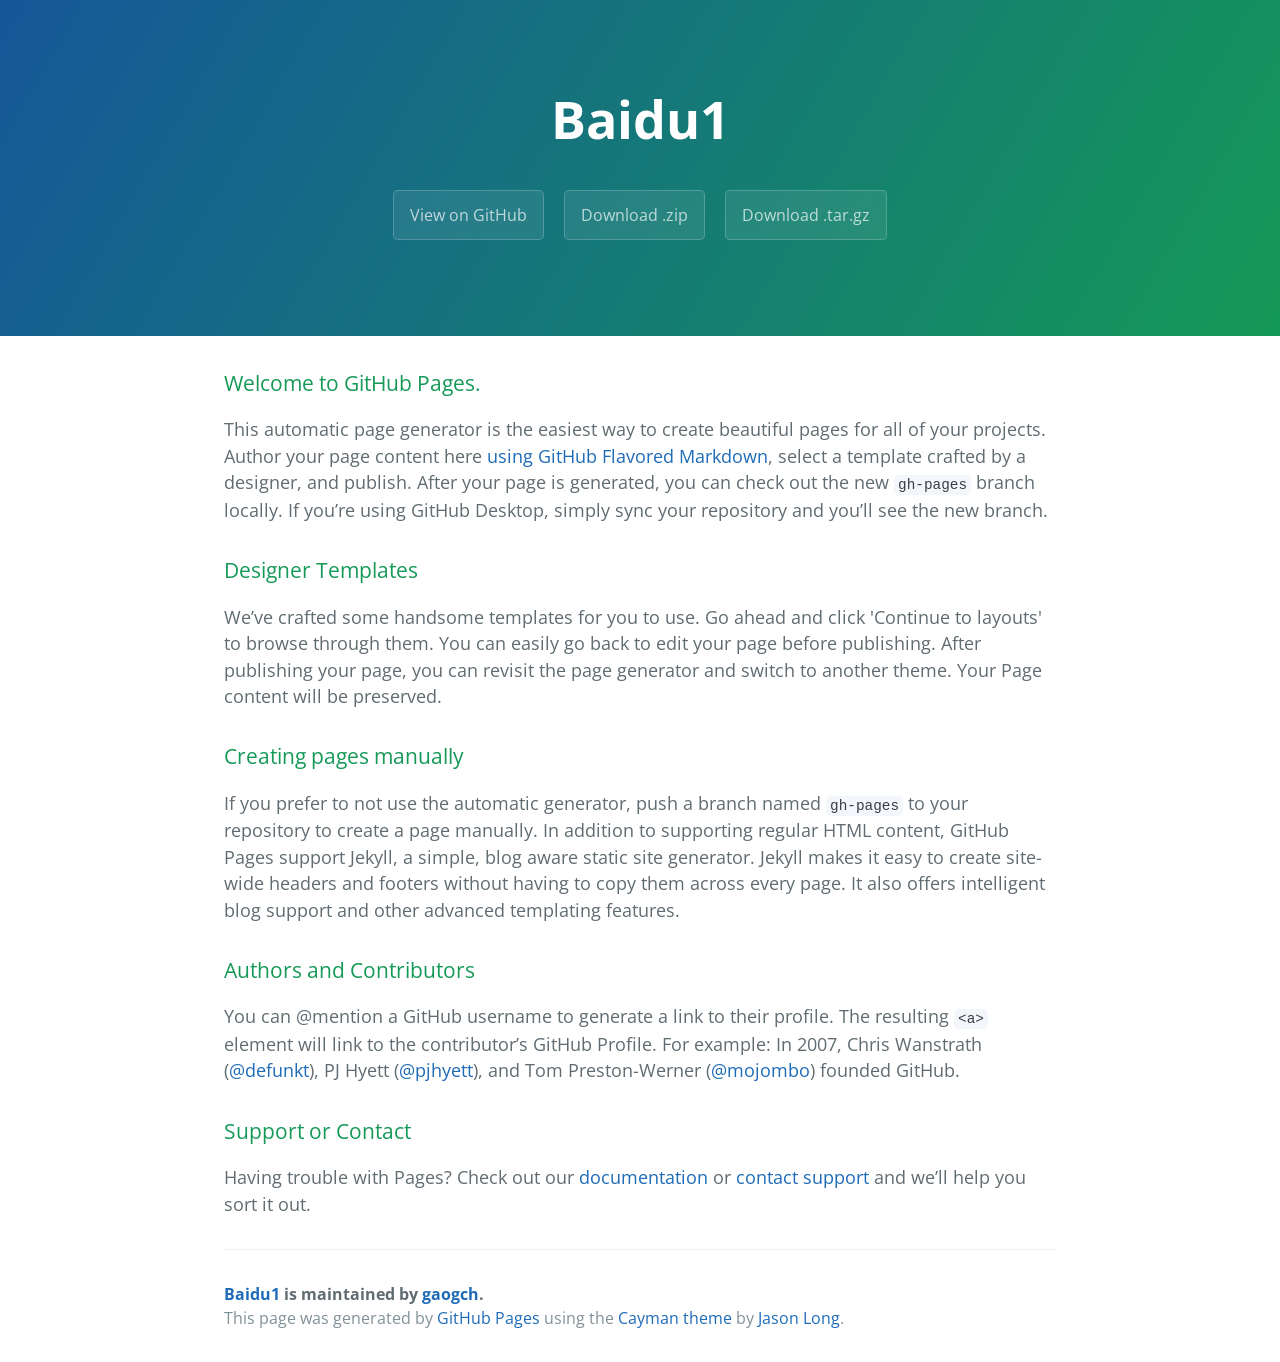
==== index.html @ 031b4804 "Create gh-pages branch via GitHub" ====
<!DOCTYPE html>
<html lang="en-us">
  <head>
    <meta charset="UTF-8">
    <title>Baidu1 by gaogch</title>
    <meta name="viewport" content="width=device-width, initial-scale=1">
    <link rel="stylesheet" type="text/css" href="stylesheets/normalize.css" media="screen">
    <link href='https://fonts.googleapis.com/css?family=Open+Sans:400,700' rel='stylesheet' type='text/css'>
    <link rel="stylesheet" type="text/css" href="stylesheets/stylesheet.css" media="screen">
    <link rel="stylesheet" type="text/css" href="stylesheets/github-light.css" media="screen">
  </head>
  <body>
    <section class="page-header">
      <h1 class="project-name">Baidu1</h1>
      <h2 class="project-tagline"></h2>
      <a href="https://github.com/gaogch/baidu1" class="btn">View on GitHub</a>
      <a href="https://github.com/gaogch/baidu1/zipball/master" class="btn">Download .zip</a>
      <a href="https://github.com/gaogch/baidu1/tarball/master" class="btn">Download .tar.gz</a>
    </section>

    <section class="main-content">
      <h3>
<a id="welcome-to-github-pages" class="anchor" href="#welcome-to-github-pages" aria-hidden="true"><span aria-hidden="true" class="octicon octicon-link"></span></a>Welcome to GitHub Pages.</h3>

<p>This automatic page generator is the easiest way to create beautiful pages for all of your projects. Author your page content here <a href="https://guides.github.com/features/mastering-markdown/">using GitHub Flavored Markdown</a>, select a template crafted by a designer, and publish. After your page is generated, you can check out the new <code>gh-pages</code> branch locally. If you’re using GitHub Desktop, simply sync your repository and you’ll see the new branch.</p>

<h3>
<a id="designer-templates" class="anchor" href="#designer-templates" aria-hidden="true"><span aria-hidden="true" class="octicon octicon-link"></span></a>Designer Templates</h3>

<p>We’ve crafted some handsome templates for you to use. Go ahead and click 'Continue to layouts' to browse through them. You can easily go back to edit your page before publishing. After publishing your page, you can revisit the page generator and switch to another theme. Your Page content will be preserved.</p>

<h3>
<a id="creating-pages-manually" class="anchor" href="#creating-pages-manually" aria-hidden="true"><span aria-hidden="true" class="octicon octicon-link"></span></a>Creating pages manually</h3>

<p>If you prefer to not use the automatic generator, push a branch named <code>gh-pages</code> to your repository to create a page manually. In addition to supporting regular HTML content, GitHub Pages support Jekyll, a simple, blog aware static site generator. Jekyll makes it easy to create site-wide headers and footers without having to copy them across every page. It also offers intelligent blog support and other advanced templating features.</p>

<h3>
<a id="authors-and-contributors" class="anchor" href="#authors-and-contributors" aria-hidden="true"><span aria-hidden="true" class="octicon octicon-link"></span></a>Authors and Contributors</h3>

<p>You can @mention a GitHub username to generate a link to their profile. The resulting <code>&lt;a&gt;</code> element will link to the contributor’s GitHub Profile. For example: In 2007, Chris Wanstrath (<a href="https://github.com/defunkt" class="user-mention">@defunkt</a>), PJ Hyett (<a href="https://github.com/pjhyett" class="user-mention">@pjhyett</a>), and Tom Preston-Werner (<a href="https://github.com/mojombo" class="user-mention">@mojombo</a>) founded GitHub.</p>

<h3>
<a id="support-or-contact" class="anchor" href="#support-or-contact" aria-hidden="true"><span aria-hidden="true" class="octicon octicon-link"></span></a>Support or Contact</h3>

<p>Having trouble with Pages? Check out our <a href="https://help.github.com/pages">documentation</a> or <a href="https://github.com/contact">contact support</a> and we’ll help you sort it out.</p>

      <footer class="site-footer">
        <span class="site-footer-owner"><a href="https://github.com/gaogch/baidu1">Baidu1</a> is maintained by <a href="https://github.com/gaogch">gaogch</a>.</span>

        <span class="site-footer-credits">This page was generated by <a href="https://pages.github.com">GitHub Pages</a> using the <a href="https://github.com/jasonlong/cayman-theme">Cayman theme</a> by <a href="https://twitter.com/jasonlong">Jason Long</a>.</span>
      </footer>

    </section>

  
  </body>
</html>
---- stylesheets/stylesheet.css ----
* {
  box-sizing: border-box; }

body {
  padding: 0;
  margin: 0;
  font-family: "Open Sans", "Helvetica Neue", Helvetica, Arial, sans-serif;
  font-size: 16px;
  line-height: 1.5;
  color: #606c71; }

a {
  color: #1e6bb8;
  text-decoration: none; }
  a:hover {
    text-decoration: underline; }

.btn {
  display: inline-block;
  margin-bottom: 1rem;
  color: rgba(255, 255, 255, 0.7);
  background-color: rgba(255, 255, 255, 0.08);
  border-color: rgba(255, 255, 255, 0.2);
  border-style: solid;
  border-width: 1px;
  border-radius: 0.3rem;
  transition: color 0.2s, background-color 0.2s, border-color 0.2s; }
  .btn + .btn {
    margin-left: 1rem; }

.btn:hover {
  color: rgba(255, 255, 255, 0.8);
  text-decoration: none;
  background-color: rgba(255, 255, 255, 0.2);
  border-color: rgba(255, 255, 255, 0.3); }

@media screen and (min-width: 64em) {
  .btn {
    padding: 0.75rem 1rem; } }

@media screen and (min-width: 42em) and (max-width: 64em) {
  .btn {
    padding: 0.6rem 0.9rem;
    font-size: 0.9rem; } }

@media screen and (max-width: 42em) {
  .btn {
    display: block;
    width: 100%;
    padding: 0.75rem;
    font-size: 0.9rem; }
    .btn + .btn {
      margin-top: 1rem;
      margin-left: 0; } }

.page-header {
  color: #fff;
  text-align: center;
  background-color: #159957;
  background-image: linear-gradient(120deg, #155799, #159957); }

@media screen and (min-width: 64em) {
  .page-header {
    padding: 5rem 6rem; } }

@media screen and (min-width: 42em) and (max-width: 64em) {
  .page-header {
    padding: 3rem 4rem; } }

@media screen and (max-width: 42em) {
  .page-header {
    padding: 2rem 1rem; } }

.project-name {
  margin-top: 0;
  margin-bottom: 0.1rem; }

@media screen and (min-width: 64em) {
  .project-name {
    font-size: 3.25rem; } }

@media screen and (min-width: 42em) and (max-width: 64em) {
  .project-name {
    font-size: 2.25rem; } }

@media screen and (max-width: 42em) {
  .project-name {
    font-size: 1.75rem; } }

.project-tagline {
  margin-bottom: 2rem;
  font-weight: normal;
  opacity: 0.7; }

@media screen and (min-width: 64em) {
  .project-tagline {
    font-size: 1.25rem; } }

@media screen and (min-width: 42em) and (max-width: 64em) {
  .project-tagline {
    font-size: 1.15rem; } }

@media screen and (max-width: 42em) {
  .project-tagline {
    font-size: 1rem; } }

.main-content :first-child {
  margin-top: 0; }
.main-content img {
  max-width: 100%; }
.main-content h1, .main-content h2, .main-content h3, .main-content h4, .main-content h5, .main-content h6 {
  margin-top: 2rem;
  margin-bottom: 1rem;
  font-weight: normal;
  color: #159957; }
.main-content p {
  margin-bottom: 1em; }
.main-content code {
  padding: 2px 4px;
  font-family: Consolas, "Liberation Mono", Menlo, Courier, monospace;
  font-size: 0.9rem;
  color: #383e41;
  background-color: #f3f6fa;
  border-radius: 0.3rem; }
.main-content pre {
  padding: 0.8rem;
  margin-top: 0;
  margin-bottom: 1rem;
  font: 1rem Consolas, "Liberation Mono", Menlo, Courier, monospace;
  color: #567482;
  word-wrap: normal;
  background-color: #f3f6fa;
  border: solid 1px #dce6f0;
  border-radius: 0.3rem; }
  .main-content pre > code {
    padding: 0;
    margin: 0;
    font-size: 0.9rem;
    color: #567482;
    word-break: normal;
    white-space: pre;
    background: transparent;
    border: 0; }
.main-content .highlight {
  margin-bottom: 1rem; }
  .main-content .highlight pre {
    margin-bottom: 0;
    word-break: normal; }
.main-content .highlight pre, .main-content pre {
  padding: 0.8rem;
  overflow: auto;
  font-size: 0.9rem;
  line-height: 1.45;
  border-radius: 0.3rem; }
.main-content pre code, .main-content pre tt {
  display: inline;
  max-width: initial;
  padding: 0;
  margin: 0;
  overflow: initial;
  line-height: inherit;
  word-wrap: normal;
  background-color: transparent;
  border: 0; }
  .main-content pre code:before, .main-content pre code:after, .main-content pre tt:before, .main-content pre tt:after {
    content: normal; }
.main-content ul, .main-content ol {
  margin-top: 0; }
.main-content blockquote {
  padding: 0 1rem;
  margin-left: 0;
  color: #819198;
  border-left: 0.3rem solid #dce6f0; }
  .main-content blockquote > :first-child {
    margin-top: 0; }
  .main-content blockquote > :last-child {
    margin-bottom: 0; }
.main-content table {
  display: block;
  width: 100%;
  overflow: auto;
  word-break: normal;
  word-break: keep-all; }
  .main-content table th {
    font-weight: bold; }
  .main-content table th, .main-content table td {
    padding: 0.5rem 1rem;
    border: 1px solid #e9ebec; }
.main-content dl {
  padding: 0; }
  .main-content dl dt {
    padding: 0;
    margin-top: 1rem;
    font-size: 1rem;
    font-weight: bold; }
  .main-content dl dd {
    padding: 0;
    margin-bottom: 1rem; }
.main-content hr {
  height: 2px;
  padding: 0;
  margin: 1rem 0;
  background-color: #eff0f1;
  border: 0; }

@media screen and (min-width: 64em) {
  .main-content {
    max-width: 64rem;
    padding: 2rem 6rem;
    margin: 0 auto;
    font-size: 1.1rem; } }

@media screen and (min-width: 42em) and (max-width: 64em) {
  .main-content {
    padding: 2rem 4rem;
    font-size: 1.1rem; } }

@media screen and (max-width: 42em) {
  .main-content {
    padding: 2rem 1rem;
    font-size: 1rem; } }

.site-footer {
  padding-top: 2rem;
  margin-top: 2rem;
  border-top: solid 1px #eff0f1; }

.site-footer-owner {
  display: block;
  font-weight: bold; }

.site-footer-credits {
  color: #819198; }

@media screen and (min-width: 64em) {
  .site-footer {
    font-size: 1rem; } }

@media screen and (min-width: 42em) and (max-width: 64em) {
  .site-footer {
    font-size: 1rem; } }

@media screen and (max-width: 42em) {
  .site-footer {
    font-size: 0.9rem; } }
---- stylesheets/github-light.css ----
/*
The MIT License (MIT)

Copyright (c) 2016 GitHub, Inc.

Permission is hereby granted, free of charge, to any person obtaining a copy
of this software and associated documentation files (the "Software"), to deal
in the Software without restriction, including without limitation the rights
to use, copy, modify, merge, publish, distribute, sublicense, and/or sell
copies of the Software, and to permit persons to whom the Software is
furnished to do so, subject to the following conditions:

The above copyright notice and this permission notice shall be included in all
copies or substantial portions of the Software.

THE SOFTWARE IS PROVIDED "AS IS", WITHOUT WARRANTY OF ANY KIND, EXPRESS OR
IMPLIED, INCLUDING BUT NOT LIMITED TO THE WARRANTIES OF MERCHANTABILITY,
FITNESS FOR A PARTICULAR PURPOSE AND NONINFRINGEMENT. IN NO EVENT SHALL THE
AUTHORS OR COPYRIGHT HOLDERS BE LIABLE FOR ANY CLAIM, DAMAGES OR OTHER
LIABILITY, WHETHER IN AN ACTION OF CONTRACT, TORT OR OTHERWISE, ARISING FROM,
OUT OF OR IN CONNECTION WITH THE SOFTWARE OR THE USE OR OTHER DEALINGS IN THE
SOFTWARE.

*/

.pl-c /* comment */ {
  color: #969896;
}

.pl-c1 /* constant, variable.other.constant, support, meta.property-name, support.constant, support.variable, meta.module-reference, markup.raw, meta.diff.header */,
.pl-s .pl-v /* string variable */ {
  color: #0086b3;
}

.pl-e /* entity */,
.pl-en /* entity.name */ {
  color: #795da3;
}

.pl-smi /* variable.parameter.function, storage.modifier.package, storage.modifier.import, storage.type.java, variable.other */,
.pl-s .pl-s1 /* string source */ {
  color: #333;
}

.pl-ent /* entity.name.tag */ {
  color: #63a35c;
}

.pl-k /* keyword, storage, storage.type */ {
  color: #a71d5d;
}

.pl-s /* string */,
.pl-pds /* punctuation.definition.string, string.regexp.character-class */,
.pl-s .pl-pse .pl-s1 /* string punctuation.section.embedded source */,
.pl-sr /* string.regexp */,
.pl-sr .pl-cce /* string.regexp constant.character.escape */,
.pl-sr .pl-sre /* string.regexp source.ruby.embedded */,
.pl-sr .pl-sra /* string.regexp string.regexp.arbitrary-repitition */ {
  color: #183691;
}

.pl-v /* variable */ {
  color: #ed6a43;
}

.pl-id /* invalid.deprecated */ {
  color: #b52a1d;
}

.pl-ii /* invalid.illegal */ {
  color: #f8f8f8;
  background-color: #b52a1d;
}

.pl-sr .pl-cce /* string.regexp constant.character.escape */ {
  font-weight: bold;
  color: #63a35c;
}

.pl-ml /* markup.list */ {
  color: #693a17;
}

.pl-mh /* markup.heading */,
.pl-mh .pl-en /* markup.heading entity.name */,
.pl-ms /* meta.separator */ {
  font-weight: bold;
  color: #1d3e81;
}

.pl-mq /* markup.quote */ {
  color: #008080;
}

.pl-mi /* markup.italic */ {
  font-style: italic;
  color: #333;
}

.pl-mb /* markup.bold */ {
  font-weight: bold;
  color: #333;
}

.pl-md /* markup.deleted, meta.diff.header.from-file */ {
  color: #bd2c00;
  background-color: #ffecec;
}

.pl-mi1 /* markup.inserted, meta.diff.header.to-file */ {
  color: #55a532;
  background-color: #eaffea;
}

.pl-mdr /* meta.diff.range */ {
  font-weight: bold;
  color: #795da3;
}

.pl-mo /* meta.output */ {
  color: #1d3e81;
}
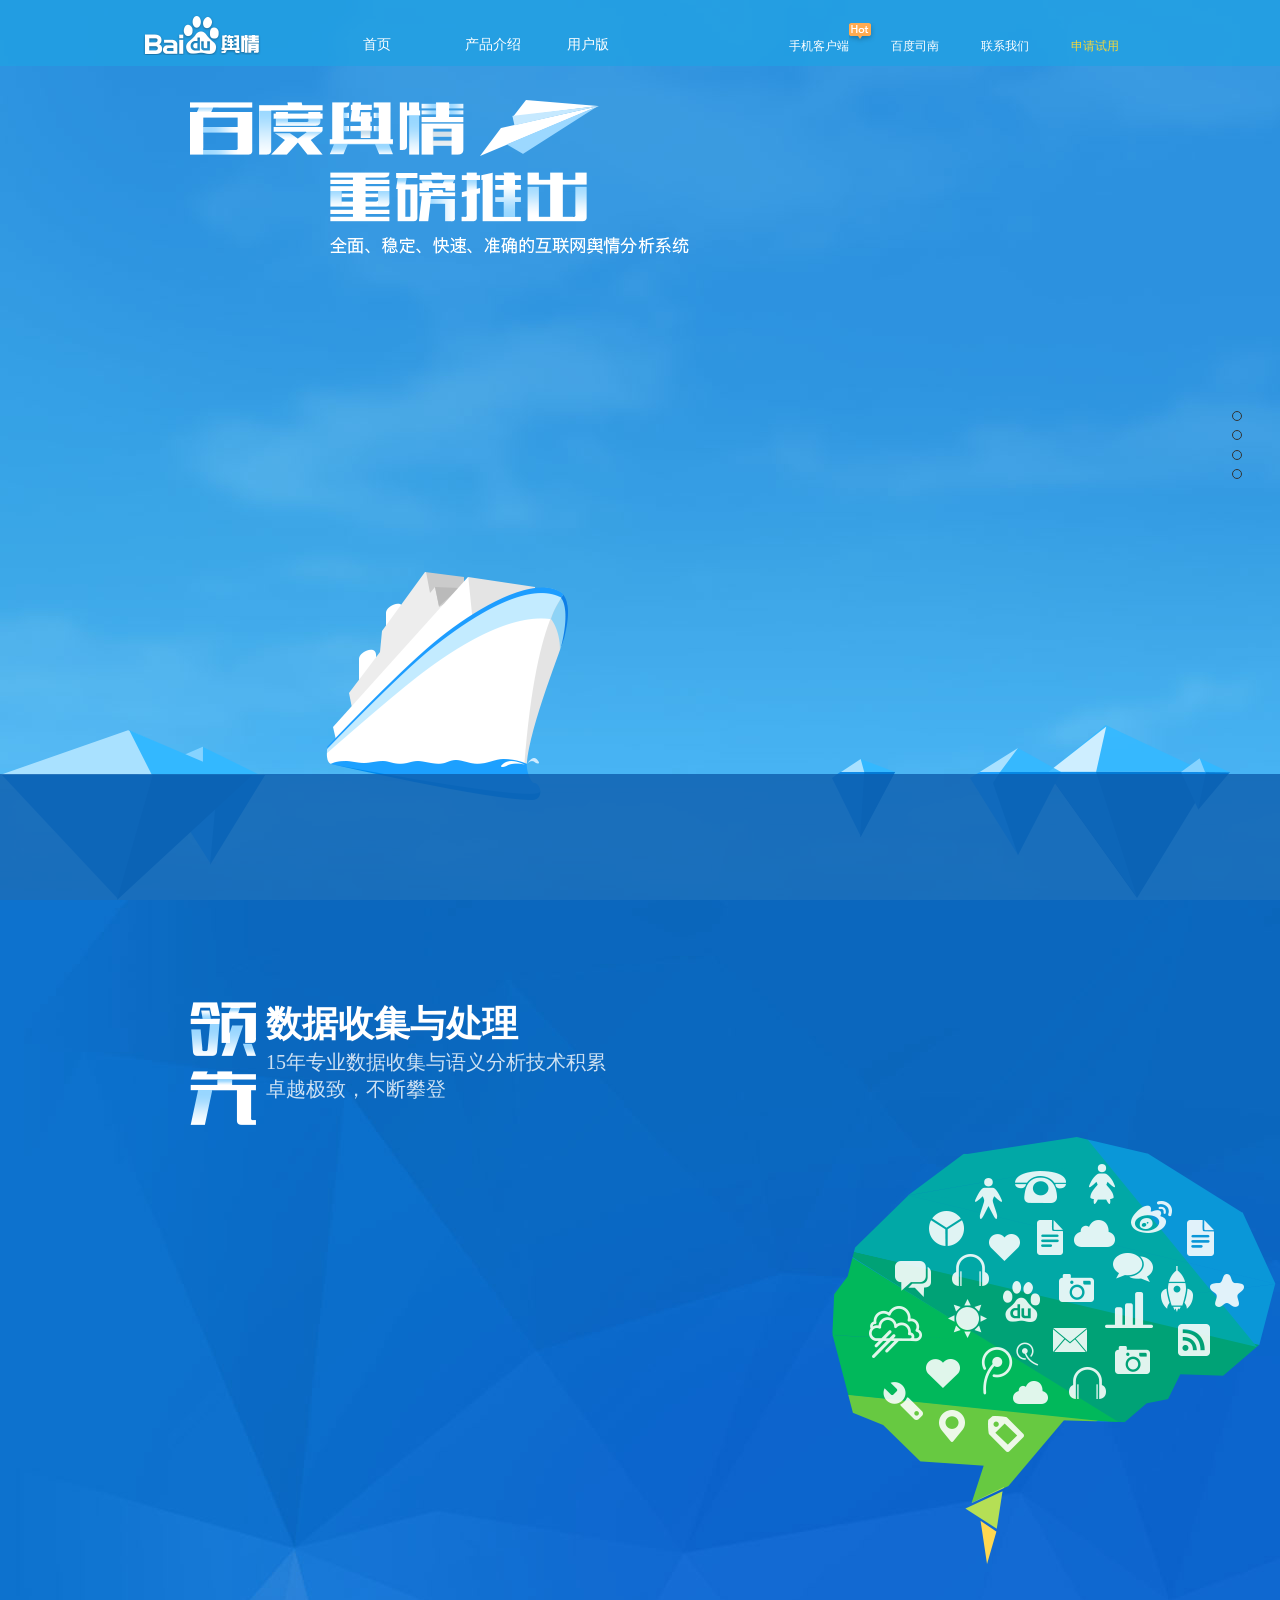
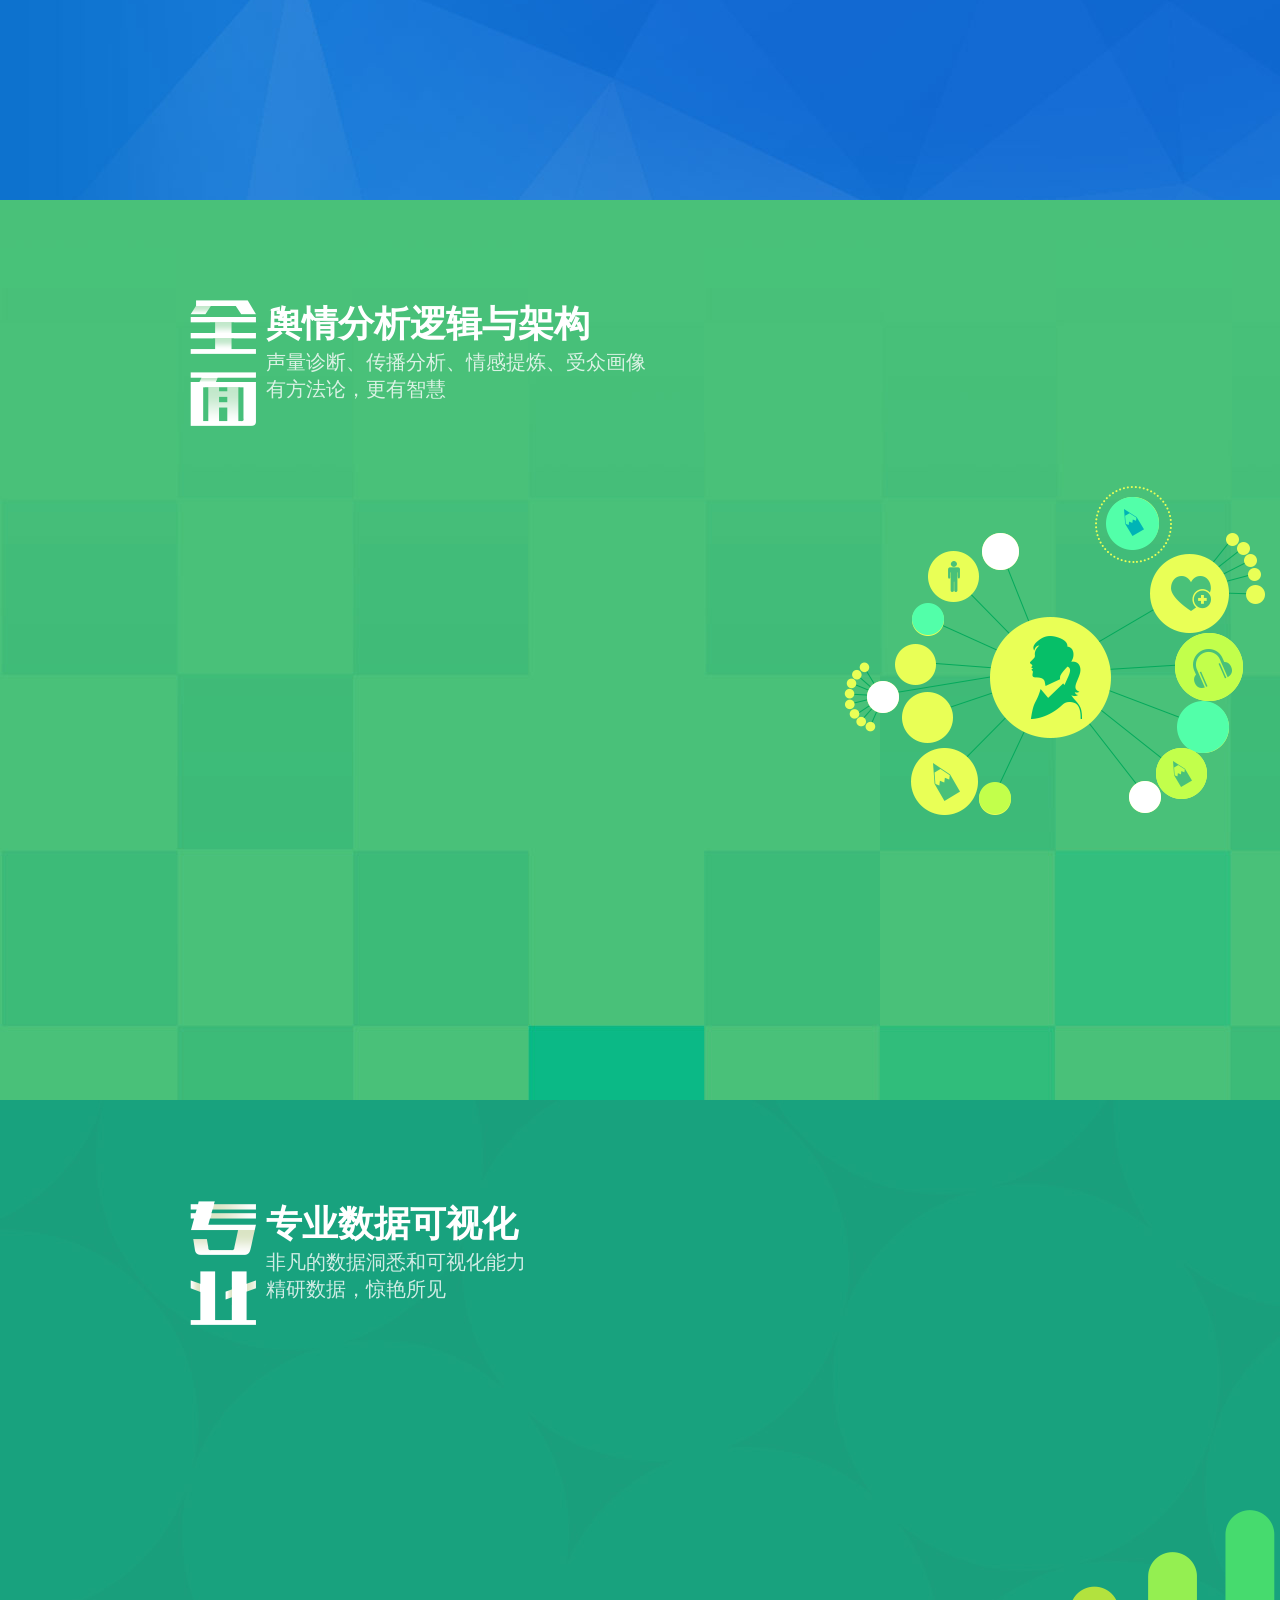
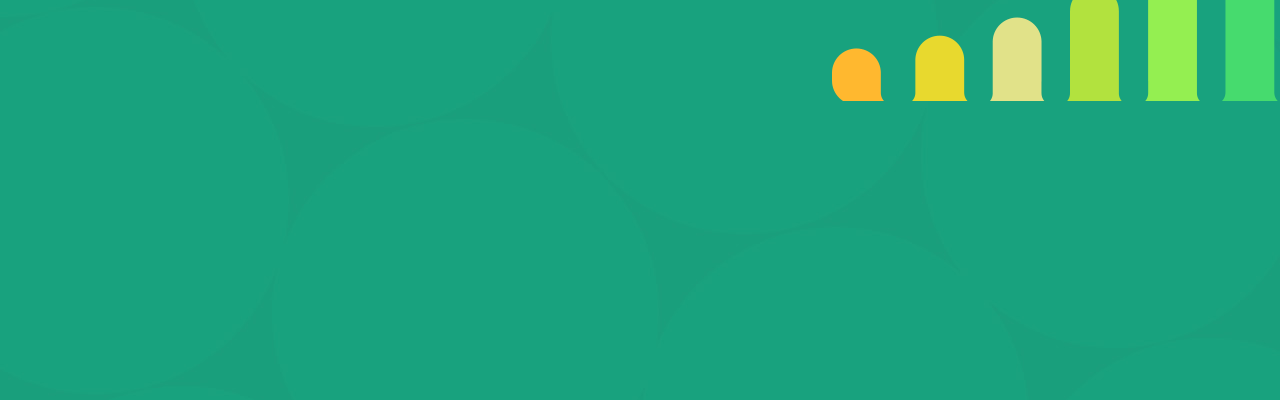
==== commit 8d7aca1d: "baidu" ====
--- a/index.html
+++ b/index.html
@@ -1,57 +1,81 @@
-<!DOCTYPE html>
-<html lang="en-us">
-  <head>
-    <meta charset="UTF-8">
-    <title>Baidu1 by gaogch</title>
-    <meta name="viewport" content="width=device-width, initial-scale=1">
-    <link rel="stylesheet" type="text/css" href="stylesheets/normalize.css" media="screen">
-    <link href='https://fonts.googleapis.com/css?family=Open+Sans:400,700' rel='stylesheet' type='text/css'>
-    <link rel="stylesheet" type="text/css" href="stylesheets/stylesheet.css" media="screen">
-    <link rel="stylesheet" type="text/css" href="stylesheets/github-light.css" media="screen">
-  </head>
-  <body>
-    <section class="page-header">
-      <h1 class="project-name">Baidu1</h1>
-      <h2 class="project-tagline"></h2>
-      <a href="https://github.com/gaogch/baidu1" class="btn">View on GitHub</a>
-      <a href="https://github.com/gaogch/baidu1/zipball/master" class="btn">Download .zip</a>
-      <a href="https://github.com/gaogch/baidu1/tarball/master" class="btn">Download .tar.gz</a>
-    </section>
+<!doctype html>
+<html lang="en">
+<head>
+	<meta charset="UTF-8">
+	<title>Document</title>
+	<script src = "js/touch.min.js"></script>
+	<script src = "js/zepto.min.js"></script>
+	<script src = "js/baidu.js"></script>
+	<link rel="stylesheet" href="css/baidu.css">
+</head>
+<body>
+	<header>
+		<div class="header">
+			<a href="" class = "logo">
+			
+			</a>
+			<a href="" class = "index">首页</a>
+			<a href="" class = "index">产品介绍</a>
+			<a href="" class = "index">用户版</a>
 
-    <section class="main-content">
-      <h3>
-<a id="welcome-to-github-pages" class="anchor" href="#welcome-to-github-pages" aria-hidden="true"><span aria-hidden="true" class="octicon octicon-link"></span></a>Welcome to GitHub Pages.</h3>
-
-<p>This automatic page generator is the easiest way to create beautiful pages for all of your projects. Author your page content here <a href="https://guides.github.com/features/mastering-markdown/">using GitHub Flavored Markdown</a>, select a template crafted by a designer, and publish. After your page is generated, you can check out the new <code>gh-pages</code> branch locally. If you’re using GitHub Desktop, simply sync your repository and you’ll see the new branch.</p>
-
-<h3>
-<a id="designer-templates" class="anchor" href="#designer-templates" aria-hidden="true"><span aria-hidden="true" class="octicon octicon-link"></span></a>Designer Templates</h3>
-
-<p>We’ve crafted some handsome templates for you to use. Go ahead and click 'Continue to layouts' to browse through them. You can easily go back to edit your page before publishing. After publishing your page, you can revisit the page generator and switch to another theme. Your Page content will be preserved.</p>
-
-<h3>
-<a id="creating-pages-manually" class="anchor" href="#creating-pages-manually" aria-hidden="true"><span aria-hidden="true" class="octicon octicon-link"></span></a>Creating pages manually</h3>
-
-<p>If you prefer to not use the automatic generator, push a branch named <code>gh-pages</code> to your repository to create a page manually. In addition to supporting regular HTML content, GitHub Pages support Jekyll, a simple, blog aware static site generator. Jekyll makes it easy to create site-wide headers and footers without having to copy them across every page. It also offers intelligent blog support and other advanced templating features.</p>
-
-<h3>
-<a id="authors-and-contributors" class="anchor" href="#authors-and-contributors" aria-hidden="true"><span aria-hidden="true" class="octicon octicon-link"></span></a>Authors and Contributors</h3>
-
-<p>You can @mention a GitHub username to generate a link to their profile. The resulting <code>&lt;a&gt;</code> element will link to the contributor’s GitHub Profile. For example: In 2007, Chris Wanstrath (<a href="https://github.com/defunkt" class="user-mention">@defunkt</a>), PJ Hyett (<a href="https://github.com/pjhyett" class="user-mention">@pjhyett</a>), and Tom Preston-Werner (<a href="https://github.com/mojombo" class="user-mention">@mojombo</a>) founded GitHub.</p>
-
-<h3>
-<a id="support-or-contact" class="anchor" href="#support-or-contact" aria-hidden="true"><span aria-hidden="true" class="octicon octicon-link"></span></a>Support or Contact</h3>
-
-<p>Having trouble with Pages? Check out our <a href="https://help.github.com/pages">documentation</a> or <a href="https://github.com/contact">contact support</a> and we’ll help you sort it out.</p>
-
-      <footer class="site-footer">
-        <span class="site-footer-owner"><a href="https://github.com/gaogch/baidu1">Baidu1</a> is maintained by <a href="https://github.com/gaogch">gaogch</a>.</span>
-
-        <span class="site-footer-credits">This page was generated by <a href="https://pages.github.com">GitHub Pages</a> using the <a href="https://github.com/jasonlong/cayman-theme">Cayman theme</a> by <a href="https://twitter.com/jasonlong">Jason Long</a>.</span>
-      </footer>
-
-    </section>
-
-  
-  </body>
-</html>
+			<a href="" class = "last">手机客户端
+			<i></i></a>
+			<a href="" class = "last">百度司南</a>
+			<a href="" class = "last">联系我们</a>
+			<a href="" class = "last">申请试用</a>
+		</div>
+	</header>
+	<div id="fullpage">
+		<section>
+			<div class="flight"></div>
+			<div class="words"></div>
+			<div class="commonlogin"></div>
+			<div class="ship"></div>
+			<div class="hill1"></div>
+			<div class="hill2"></div>
+			<div class="hill3"></div>
+			<div class="aside"></div>
+		</section>
+		<section>
+			<div class="title">
+				<h3></h3>
+				<h4>数据收集与处理</h4>
+				<p>15年专业数据收集与语义分析技术积累<br>卓越极致，不断攀登</p>
+			</div>
+			<div class="brain"></div>
+		</section>
+		<section>
+			<div class="title">
+				<h3></h3>
+				<h4>舆情分析逻辑与架构</h4>
+				<p>声量诊断、传播分析、情感提炼、受众画像<br>有方法论，更有智慧</p>
+			</div>
+			<div class="allside"></div>
+		</section>
+		<section>
+			<div class="title">
+				<h3></h3>
+				<h4>专业数据可视化</h4>
+				<p>非凡的数据洞悉和可视化能力<br>精研数据，惊艳所见</p>
+			</div>
+			<div class="stat"></div>
+		</section>
+	</div>
+	<div class="list">
+		<ul>
+			<li>
+				<a href=""></a>
+			</li>
+			<li>
+				<a href=""></a>
+			</li>
+			<li>
+				<a href=""></a>
+			</li>
+			<li>
+				<a href=""></a>
+			</li>
+		</ul>
+	</div>
+</body>
+</html>
--- a/css/baidu.css
+++ b/css/baidu.css
@@ -0,0 +1,242 @@
+html,body{
+	width:100%;
+	height:100%;
+}
+body{
+	overflow:hidden;
+}
+body,ul,li,p,input,a,h4,h3{
+	margin:0;padding:0;list-style: none;
+}
+a{
+	color:#fff;
+	text-decoration:none;
+}
+header{
+	width:100%;
+	height:66px;
+	background:rgba(33,160,227,0.8);
+	position:fixed;
+	left:0;top:0;
+	z-index:999;
+}
+.logo{
+	width:120px;
+	height:40px;
+	background:url(../img/header.png) no-repeat 0 0;
+	margin-top:10px;
+	float:left;
+}
+.header{
+	width:1000px;
+	margin:0 auto;
+	height:60px;
+	display:flex;
+	flex-wrap:nowrap;
+	justify-content:space-around;
+	align-items:center;
+}
+.index{
+	width:100px;
+	align-self:center;
+	margin-top:30px;
+	font-size:14px;
+}
+.index:hover{
+	color:#22B9FC;
+}
+.header a:nth-of-type(2){
+	margin-left:100px;
+}
+.last{
+	padding:0 20px;
+	font-size:12px;
+	align-self:flex-end;
+	margin-bottom:5px;
+}
+
+.header a:nth-of-type(5){
+	margin-left:100px;
+	position:relative;
+}
+.header a:nth-of-type(5) i{
+	position:absolute;
+	right:-12px;
+	top:-15px;
+	width:32px;
+	height:25px;
+	background:url(../img/header.png) no-repeat -93px -157px;
+}
+.header a:nth-of-type(8){
+	color:#F7D738;
+}
+
+
+
+#fullpage{
+	width:100%;
+	height:100%;
+	transition:margin 2s ease;
+}
+section{
+	width:100%;
+	height:100%;
+	position:relative;
+}
+section:nth-child(1){
+	background:url(../img/bg-0.jpg) no-repeat 0 0;
+}
+section:nth-child(2){
+	background:url(../img/bg-1.jpg) no-repeat 0 0;
+}
+section:nth-child(3){
+	background:url(../img/bg-2.jpg) no-repeat 0 0;
+}
+section:nth-child(4){
+	background:url(../img/bg-3.jpg) no-repeat 0 0;
+}
+
+.list{
+	width:28px;
+	height:78px;
+	position:fixed;
+	right:20px;
+	top:0;bottom:0;
+	margin:auto 0;
+	z-index:999;
+}
+.list ul li a{
+	display:block;
+	width:8px;
+	height:8px;
+	border:1px solid #333;
+	border-radius:5px;
+}
+.list ul{
+	width:100%;
+	height:100%;
+}
+.list ul li{
+	height:25%;
+}
+
+.words{
+	width:501px;
+	height:158px;
+	background:url(../img/launch_deea86c.png) no-repeat 0 0;
+	position:absolute;
+	top:100px;
+	left:190px;
+}
+.flight{
+	width:119px;
+	height:78px;
+	background:url(../img/flight_ade8ee2.png) no-repeat 0 0;
+	position: absolute;
+	top:100px;
+	left:480px;
+}
+.ship{
+	width:242px;
+	height:228px;
+	position:absolute;
+	left:326px;
+	bottom:100px;
+	background:url(../img/ship_1ad6734.png) no-repeat 0 0;
+
+}
+.hill1{
+	width:265px;
+	height:175px;
+	background:url(../img/hill_1_0d79217.png) no-repeat 0 0;
+	position:absolute;
+	left:0px;
+	bottom:0px;	
+}
+.hill2{
+	width:63px;
+	height:78px;
+	background:url(../img/hill_2_540422f.png) no-repeat 0 0;
+	position:absolute;
+	left:65%;
+	bottom:63px;
+}
+.hill3{
+	width:260px;
+	height:175px;
+	background:url(../img/hill_3_ace39fb.png) no-repeat 0 0;
+	position:absolute;
+	right:50px;
+	bottom:0px;
+}
+.aside{
+	width:100%;
+	height:126px;
+	position:absolute;
+	left:0;
+	right:0;margin:0 auto;
+	bottom:0;
+	background:rgba(13,93,173,0.8);
+}
+section .title{
+	width:500px;
+	height:126px;
+	position: absolute;
+	top:100px;
+	left:190px;
+}
+section .title h4{
+	font-size:36px;
+	color:#fff;
+}
+section .title p{
+	font-size:20px;
+	color:#fff;
+	opacity:0.8;
+}
+section .title h3{
+	width:66px;
+	height:126px;
+	float:left;
+	margin-right: 10px;
+}
+section:nth-child(2) .title h3{
+	background:url(../img/h_lingxian_221f2d8.png) no-repeat center center;
+}
+section:nth-child(3) .title h3{
+	background:url(../img/h_quanmian_8f813d2.png) no-repeat center center;
+}
+section:nth-child(4) .title h3{
+	background:url(../img/h_zhuanye_256a94d.png) no-repeat center center;
+}
+
+.brain{
+	position:absolute;
+	top:0;
+	bottom:0;
+	left:65%;
+	margin:auto 0;
+	width:444px;
+	height:427px;
+	background:url(../img/brain_36a156f.png) no-repeat 0 0;
+}
+.allside{
+	position:absolute;
+	top:0;
+	bottom:0;
+	left:65%;
+	margin:auto 0;
+	width:444px;
+	height:330px;
+	background: url(../img/allside_e8abd12.png) no-repeat 0 0;
+}
+.stat{
+	position:absolute;
+	top:0;
+	bottom:0;
+	left:65%;
+	margin:auto 0;
+	width:603px;
+	height:301px;	
+	background: url(../img/stat_8934528.png) no-repeat 0 0;	
+}
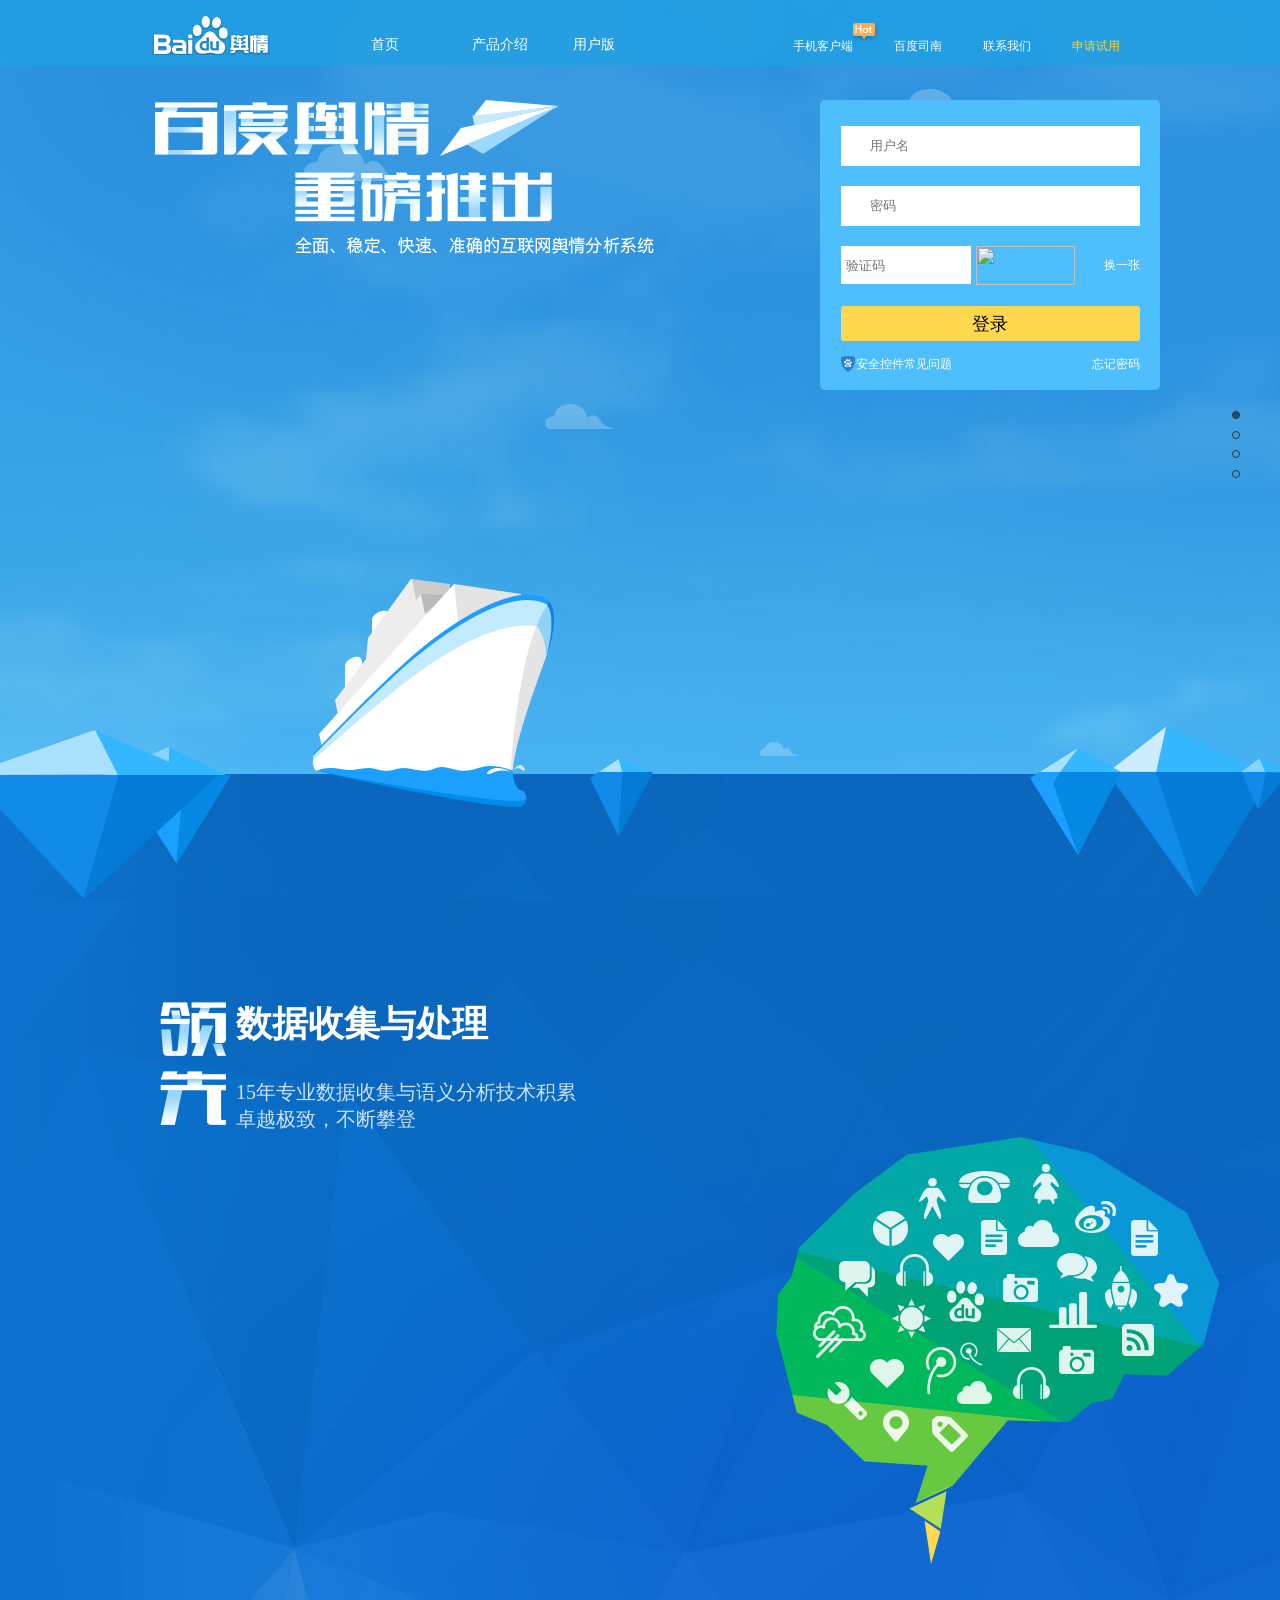
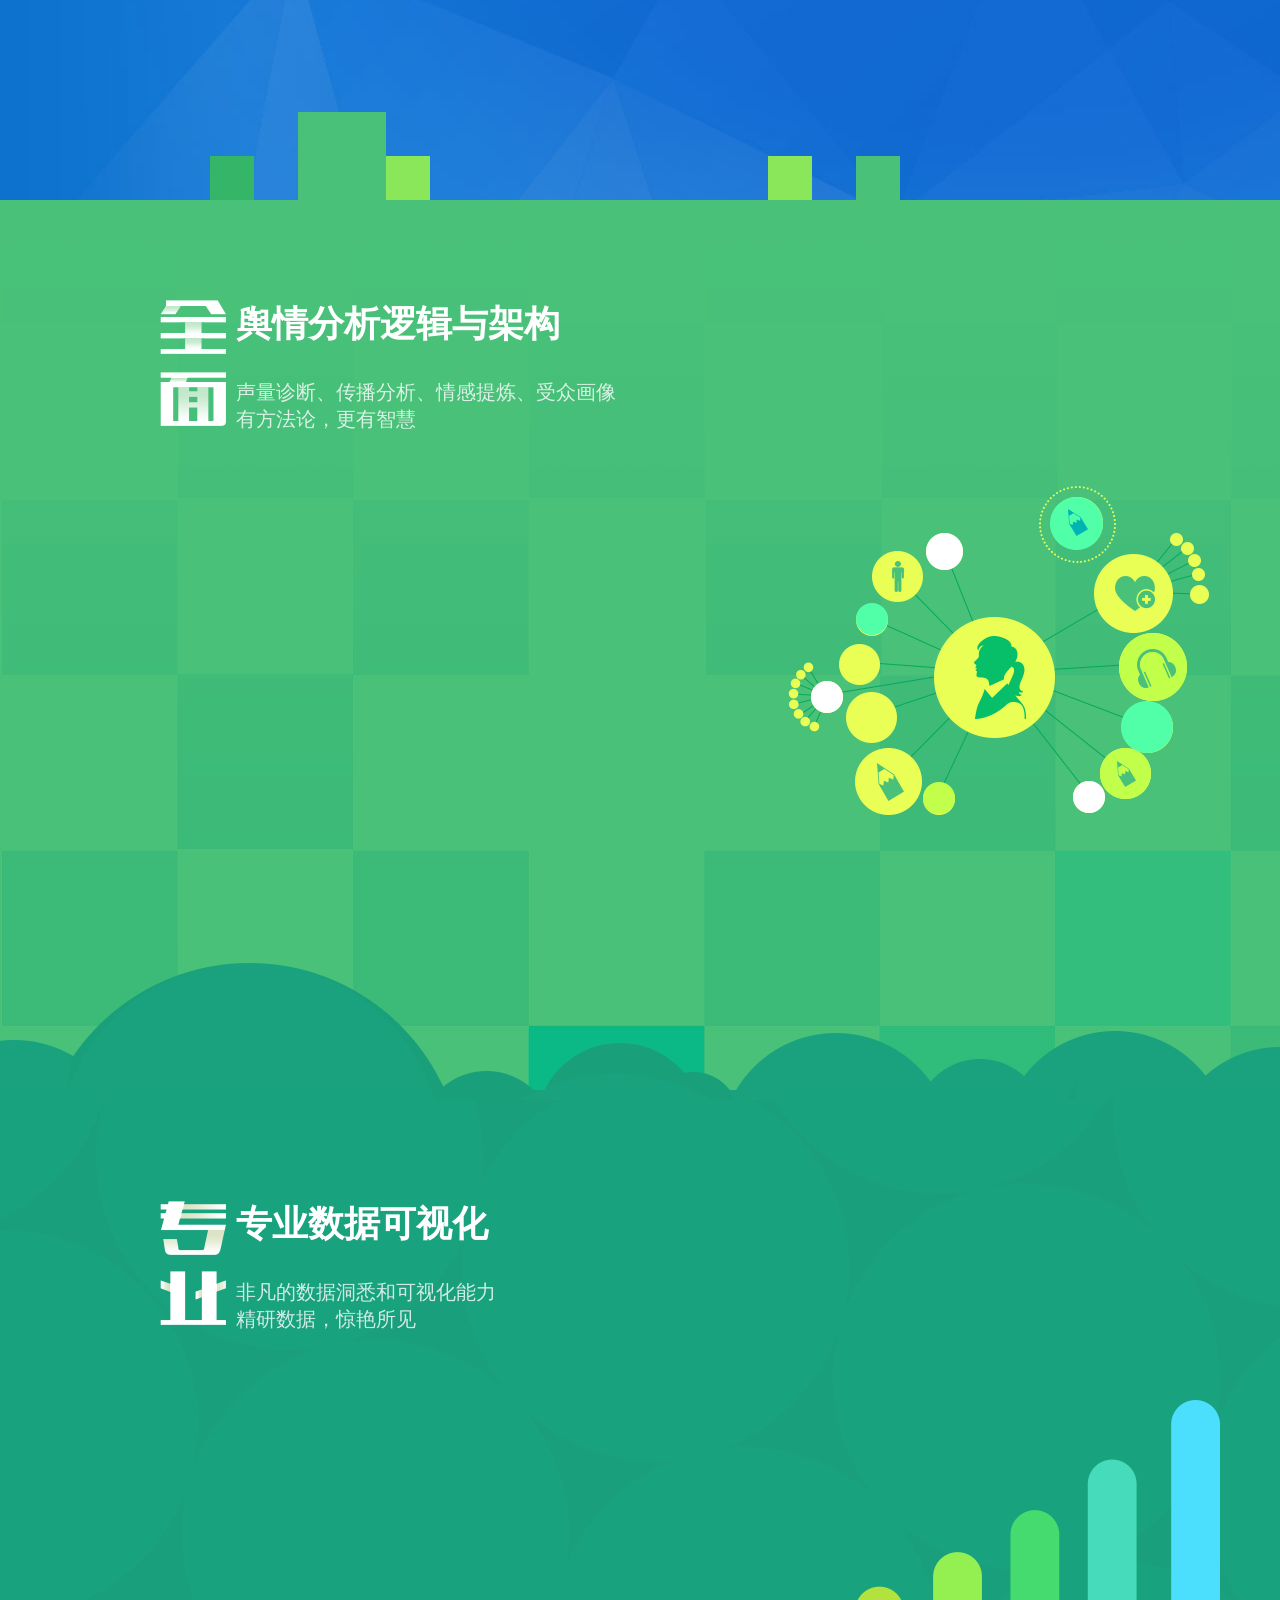
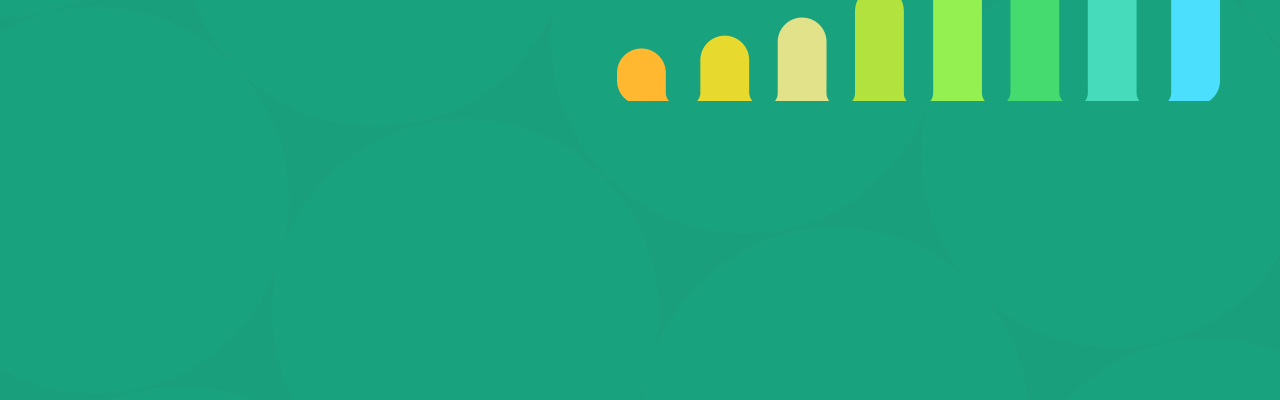
==== commit 35b345e3: "add" ====
--- a/index.html
+++ b/index.html
@@ -2,15 +2,16 @@
 <html lang="en">
 <head>
 	<meta charset="UTF-8">
-	<title>Document</title>
+	<title>百度舆情</title>
 	<script src = "js/touch.min.js"></script>
 	<script src = "js/zepto.min.js"></script>
 	<script src = "js/baidu.js"></script>
 	<link rel="stylesheet" href="css/baidu.css">
+	<link rel="stylesheet" href="css/less.css">
 </head>
 <body>
 	<header>
-		<div class="header">
+		<div class="container header max">
 			<a href="" class = "logo">
 			
 			</a>
@@ -24,41 +25,105 @@
 			<a href="" class = "last">联系我们</a>
 			<a href="" class = "last">申请试用</a>
 		</div>
+		<div class="container-fluid header min">
+			<a href="" class = "logo">
+			
+			</a>
+			<div class="menu-option">
+				<div class="menu-option-tline"></div>
+				<div class="menu-option-bline"></div>
+			</div>
+			<div class="scene">
+				<div class="menu">
+					<a href="" class = "index">首页</a>
+					<a href="" class = "index">产品介绍</a>
+					<a href="" class = "index">用户版</a>
+
+					<a href="" class = "last">手机客户端
+					<i></i></a>
+					<a href="" class = "last">百度司南</a>
+					<a href="" class = "last">联系我们</a>
+					<a href="" class = "last">申请试用</a>
+				</div>
+			</div>
+		</div>
 	</header>
 	<div id="fullpage">
 		<section>
-			<div class="flight"></div>
-			<div class="words"></div>
-			<div class="commonlogin"></div>
-			<div class="ship"></div>
-			<div class="hill1"></div>
-			<div class="hill2"></div>
-			<div class="hill3"></div>
+			<div class="box container">
+				<div class="leftbox col-m-6 col-s-hide">
+					<div class="flight"></div>
+					<div class="words"></div>
+					<div class="ship"></div>
+				</div>
+				<div class="hill1"></div>
+				<div class="hill2"></div>
+				<div class="hill3"></div>
+				<div class="cloud1"></div>
+				<div class="cloud2"></div>
+				<div class="cloud3"></div>
+				<div class="commonlogin col-m-6 col-s-12 aa">
+					<form action="">
+						<div class="username">
+							<input type="text" value = "" placeholder = "用户名">
+						</div>
+						<div class="password">
+							<input type="password" value = "" placeholder = "密码">
+						</div>
+						<div class="token">
+							<input type="text" placeholder = "验证码">
+							<img src="" alt="">
+							<a href="">换一张</a>
+						</div>
+						<div class="loginbtn">
+							<input type="submit" value="登录">
+						</div>
+						<div class="other">
+							<a href="">安全控件常见问题</a>
+							<a href="">忘记密码</a>
+						</div>
+					</form>
+				</div>
+			</div>
 			<div class="aside"></div>
 		</section>
 		<section>
-			<div class="title">
-				<h3></h3>
-				<h4>数据收集与处理</h4>
-				<p>15年专业数据收集与语义分析技术积累<br>卓越极致，不断攀登</p>
+			<div class="box container">
+				<div class="title col-m-6 col-s-12">
+					<h3></h3>
+					<h4>数据收集与处理</h4>
+					<p>15年专业数据收集与语义分析技术积累<br>卓越极致，不断攀登</p>
+				</div>
+				<div class="brain col-m-6 col-s-hide aa"></div>
+				<div class="square">
+					<div class="one"></div>
+					<div class="two"></div>
+					<div class="three"></div>
+					<div class="four"></div>
+					<div class="five"></div>
+				</div>
 			</div>
-			<div class="brain"></div>
 		</section>
 		<section>
-			<div class="title">
-				<h3></h3>
-				<h4>舆情分析逻辑与架构</h4>
-				<p>声量诊断、传播分析、情感提炼、受众画像<br>有方法论，更有智慧</p>
+			<div class="box container">
+				<div class="title col-m-6 col-s-12">
+					<h3></h3>
+					<h4>舆情分析逻辑与架构</h4>
+					<p>声量诊断、传播分析、情感提炼、受众画像<br>有方法论，更有智慧</p>
+				</div>
+				<div class="allside  col-m-6 col-s-hide aa"></div>
+				<div class="mask"></div>
 			</div>
-			<div class="allside"></div>
 		</section>
 		<section>
-			<div class="title">
-				<h3></h3>
-				<h4>专业数据可视化</h4>
-				<p>非凡的数据洞悉和可视化能力<br>精研数据，惊艳所见</p>
+			<div class="box container col-m-6 col-s-12">
+				<div class="title">
+					<h3></h3>
+					<h4>专业数据可视化</h4>
+					<p>非凡的数据洞悉和可视化能力<br>精研数据，惊艳所见</p>
+				</div>
+				<div class="stat  col-m-6 col-s-hide aa"></div>
 			</div>
-			<div class="stat"></div>
 		</section>
 	</div>
 	<div class="list">
--- a/css/baidu.css
+++ b/css/baidu.css
@@ -26,50 +26,102 @@
 	background:url(../img/header.png) no-repeat 0 0;
 	margin-top:10px;
 	float:left;
+	margin-left:10px;
 }
 .header{
-	width:1000px;
+	width:100%;
 	margin:0 auto;
 	height:60px;
 	display:flex;
 	flex-wrap:nowrap;
-	justify-content:space-around;
+	justify-content:space-between;
 	align-items:center;
 }
-.index{
-	width:100px;
-	align-self:center;
-	margin-top:30px;
-	font-size:14px;
-}
-.index:hover{
-	color:#22B9FC;
-}
-.header a:nth-of-type(2){
-	margin-left:100px;
-}
-.last{
-	padding:0 20px;
-	font-size:12px;
-	align-self:flex-end;
-	margin-bottom:5px;
-}
-
-.header a:nth-of-type(5){
-	margin-left:100px;
+
+.leftbox{
+	height:100%;
+}
+
+
+.menu-option{
+	width:20px;height:30px;
 	position:relative;
-}
-.header a:nth-of-type(5) i{
-	position:absolute;
-	right:-12px;
-	top:-15px;
-	width:32px;
-	height:25px;
-	background:url(../img/header.png) no-repeat -93px -157px;
-}
-.header a:nth-of-type(8){
-	color:#F7D738;
-}
+	margin-right:10px;
+}
+.menu-option-tline{
+	width:100%;height:2px;
+	background:#fff;
+	position:absolute;
+	left:0;
+	top:10px;
+	transition:transform 1s ease 0s;
+}
+.menu-option-bline{
+	width:100%;height:2px;
+	background:#fff;
+	position:absolute;
+	left:0;
+	top:20px;
+	transition:transform 1s ease 0s;
+}
+
+.scene{
+	width:100%;
+	height:60px;
+	position:absolute;
+	top:60px;
+	perspective:500px;
+}
+.menu{
+	width:100%;
+	height:40px;
+	position:absolute;
+	left:0;
+	top:0px;
+	transform-style:preserve-3d;
+}
+
+.menu a{
+	display:block;
+    width:100%;
+    height:100%;
+    text-align:center;
+    line-height:40px;
+    background:#000;
+    color:#fff;
+    opacity:0;
+    transform-origin:top;
+    transform:rotateX(90deg);
+}
+@keyframes menu{
+    0%{
+        opacity:0;transform:rotateX(90deg);
+    }
+    100%{
+        opacity:1;transform:rotateX(0deg);
+    }
+}
+@keyframes menu1{
+    0%{
+        opacity:1;transform:rotateX(0deg);
+    }
+    100%{
+        opacity:0;transform:rotateX(90deg);
+    }
+}
+
+
+
+
+.min{
+	display:flex;
+}
+.max{
+	display:none;
+}
+
+
+
 
 
 
@@ -82,18 +134,19 @@
 	width:100%;
 	height:100%;
 	position:relative;
+	overflow:hidden;
 }
 section:nth-child(1){
-	background:url(../img/bg-0.jpg) no-repeat 0 0;
+	background:url(../img/bg-0.jpg) repeat 0 0;
 }
 section:nth-child(2){
-	background:url(../img/bg-1.jpg) no-repeat 0 0;
+	background:url(../img/bg-1.jpg) repeat 0 0;
 }
 section:nth-child(3){
-	background:url(../img/bg-2.jpg) no-repeat 0 0;
+	background:url(../img/bg-2.jpg) repeat 0 0;
 }
 section:nth-child(4){
-	background:url(../img/bg-3.jpg) no-repeat 0 0;
+	background:url(../img/bg-3.jpg) repeat 0 0;
 }
 
 .list{
@@ -103,7 +156,7 @@
 	right:20px;
 	top:0;bottom:0;
 	margin:auto 0;
-	z-index:999;
+	z-index:3;
 }
 .list ul li a{
 	display:block;
@@ -120,54 +173,202 @@
 	height:25%;
 }
 
-.words{
-	width:501px;
-	height:158px;
-	background:url(../img/launch_deea86c.png) no-repeat 0 0;
-	position:absolute;
-	top:100px;
-	left:190px;
-}
-.flight{
-	width:119px;
-	height:78px;
-	background:url(../img/flight_ade8ee2.png) no-repeat 0 0;
-	position: absolute;
-	top:100px;
-	left:480px;
-}
-.ship{
-	width:242px;
-	height:228px;
-	position:absolute;
-	left:326px;
-	bottom:100px;
-	background:url(../img/ship_1ad6734.png) no-repeat 0 0;
-
+
+
+@keyframes aa{
+	0%{
+		transform:translatey(0px);
+	}
+	50%{
+		transform:translatey(-10px);
+	}
+	100%{
+		transform:translatey(0px);
+	}
+}
+
+@keyframes ship{
+	0%{
+		transform:translate(-10px,0);
+	}
+	100%{
+		transform:translate(10px,0);
+	}
 }
 .hill1{
 	width:265px;
 	height:175px;
 	background:url(../img/hill_1_0d79217.png) no-repeat 0 0;
 	position:absolute;
-	left:0px;
+	left:-174px;
 	bottom:0px;	
+	z-index:2;
 }
 .hill2{
 	width:63px;
 	height:78px;
 	background:url(../img/hill_2_540422f.png) no-repeat 0 0;
 	position:absolute;
-	left:65%;
+	left:45%;
 	bottom:63px;
+	z-index:2;
 }
 .hill3{
 	width:260px;
 	height:175px;
 	background:url(../img/hill_3_ace39fb.png) no-repeat 0 0;
 	position:absolute;
-	right:50px;
+	right:-15%;
 	bottom:0px;
+	z-index:2;
+}
+.cloud1{
+	width:200%;
+	height:1000px;
+	position:absolute;
+	top:0;
+	right:0;left:0;
+	margin:auto;
+	background:url(../img/cloud_1_1d4924b.png) repeat-x 0 0;
+	animation:cloudmove 60s linear infinite;
+}
+.cloud2{
+	width:200%;
+	height:400px;
+	position:absolute;
+	bottom:0;top:0;
+	right:0;left:0;
+	margin:auto;
+	background:url(../img/cloud_2_a186193.png) repeat-x 0 0;
+	animation:cloudmove 80s linear infinite;
+}
+.cloud3{
+	width:200%;
+	height:400px;
+	position:absolute;
+	bottom:0;
+	right:0;left:0;
+	margin:auto;
+	background:url(../img/cloud_3_5ee0340.png) repeat-x 0 0;
+	animation:cloudmove 100s linear infinite;
+}
+
+
+@keyframes cloudmove{
+	0%{
+		left:0;
+	}
+	100%{
+		left:-150%;
+	}
+}
+
+.commonlogin{
+		width:340px;
+		height:290px;
+		position:absolute;
+		top:100px;
+		left:0;right:0;margin:auto;
+		background:#4EBFFC;
+		z-index:3;
+		border-radius:5px;
+	}
+.commonlogin form{
+	width:100%;
+	padding-top:26px;
+}
+.commonlogin .username{
+	width:299px;
+	height:40px;
+	margin:0 auto;
+	background:#fff;
+}
+.username input{
+	width:270px;
+	height:38px;
+	border:0;
+	float:right;
+}
+.commonlogin .password{
+	width:299px;
+	height:40px;
+	margin:20px auto;
+	background:#fff;
+}
+.password input{
+	width:270px;
+	height:38px;
+	border:0;
+	float:right;
+}
+.commonlogin .token{
+	width:299px;
+	height:40px;
+	margin:20px auto;
+	margin-top:20px;
+	line-height: 39px;
+}
+.token input{
+	width:130px;
+	height:38px;
+	border:0;
+	float:left;
+	padding:0 5px;
+}
+.token img{
+	width:99px;
+	height:39px;
+	margin-left:5px;
+}
+.token a{
+	float:right;
+	line-height: 39px;
+    font-size: 12px;
+}
+.commonlogin .loginbtn{
+	width:299px;
+	height:35px;
+	margin:0 auto;
+	margin-top:15px;
+}
+.loginbtn input{
+	width:100%;
+	height:100%;
+	background:#FFD850;
+	border:0;
+	border-radius:3px;
+	font-size:18px;
+}
+.commonlogin .other{
+	width:299px;
+	height:20px;
+	margin:15px auto;
+	font-size:12px;
+}
+.commonlogin .other a:hover{
+	text-decoration:underline;
+}
+.commonlogin .other a:nth-child(1){
+	padding-left:15px;
+	position:relative;
+}
+.commonlogin .other a:nth-child(1):before{
+	content:"";
+	width:15px;
+	height:17px;
+	background:url(../img/icons.png) no-repeat -204px -75px;
+	position:absolute;
+	top:0;left:0;bottom:0;margin:auto 0;
+}
+.commonlogin .other a:nth-child(2){
+	float:right;
+}
+.box{
+	width:1920px;
+	height:100%;
+	position:absolute;
+	left:0;right:0;
+	margin:0 auto;
 }
 .aside{
 	width:100%;
@@ -176,20 +377,28 @@
 	left:0;
 	right:0;margin:0 auto;
 	bottom:0;
-	background:rgba(13,93,173,0.8);
+	background:url(../img/bg-1.jpg) repeat-x 0 0;
 }
 section .title{
 	width:500px;
 	height:126px;
 	position: absolute;
 	top:100px;
-	left:190px;
+	left:0;
+	right:0;margin:0 auto;
+	opacity:1;
+	transition:transform 2s ease 0s,opacity 2s linear;
+}
+.aa{
+	opacity:1;
+	transition:transform 2s ease 0s,opacity 2s linear;
 }
 section .title h4{
 	font-size:36px;
 	color:#fff;
 }
 section .title p{
+	margin-top:30px;
 	font-size:20px;
 	color:#fff;
 	opacity:0.8;
@@ -199,6 +408,15 @@
 	height:126px;
 	float:left;
 	margin-right: 10px;
+	animation:rotate 3s ease infinite;
+}
+@keyframes rotate{
+	0%{
+		transform:rotateY(0deg);
+	}
+	100%{
+		transform:rotateY(360deg);
+	}
 }
 section:nth-child(2) .title h3{
 	background:url(../img/h_lingxian_221f2d8.png) no-repeat center center;
@@ -214,29 +432,162 @@
 	position:absolute;
 	top:0;
 	bottom:0;
-	left:65%;
+	right:-8%;
 	margin:auto 0;
 	width:444px;
 	height:427px;
 	background:url(../img/brain_36a156f.png) no-repeat 0 0;
 }
+.square{
+	width:100%;
+	position:absolute;
+	left:0;right:0;margin:0 auto;
+	bottom:0;
+}
+.square div{
+	width:44px;
+	height:44px;
+	position:absolute;
+	bottom:0;
+}
+.square .one{
+	background:#35B568;
+	left:70px;
+}
+.square .two{
+	width:88px;
+	height:88px;
+	background:#4AC179;
+	left:158px;
+}
+.square .three{
+	background:#8AE75A;
+	left:246px;
+}
+.square .four{
+	background:#8AE75A;
+	right:328px;
+}
+.square .five{
+	background:#4AC179;
+	right:240px;
+}
 .allside{
 	position:absolute;
 	top:0;
 	bottom:0;
-	left:65%;
+	right:-8%;
 	margin:auto 0;
 	width:444px;
 	height:330px;
 	background: url(../img/allside_e8abd12.png) no-repeat 0 0;
 }
+.mask{
+	width:200%;
+	height:138px;
+	background:url(../img/bg-3-head_b8a3f7f.png) no-repeat center;
+	position:absolute;
+	bottom:0;
+	left:-22%;
+}
+
 .stat{
 	position:absolute;
 	top:0;
 	bottom:0;
-	left:65%;
+	right:-8%;
 	margin:auto 0;
 	width:603px;
 	height:301px;	
 	background: url(../img/stat_8934528.png) no-repeat 0 0;	
 }
+
+
+@media screen and (min-width:1000px){
+	.min{
+		display:none;
+	}
+	.max{
+		display:flex;
+	}
+	.header{
+		width:1000px;
+	}
+	.index{
+		width:100px;
+		align-self:center;
+		margin-top:30px;
+		font-size:14px;
+	}
+	.index:hover{
+		color:#22B9FC;
+	}
+	.header a:nth-of-type(2){
+		margin-left:100px;
+	}
+	.last{
+		padding:0 20px;
+		font-size:12px;
+		align-self:flex-end;
+		margin-bottom:5px;
+	}
+
+	.header a:nth-of-type(5){
+		margin-left:100px;
+		position:relative;
+	}
+	.header a:nth-of-type(5) i{
+		position:absolute;
+		right:-12px;
+		top:-15px;
+		width:32px;
+		height:25px;
+		background:url(../img/header.png) no-repeat -93px -157px;
+	}
+	.header a:nth-of-type(8){
+		color:#F7D738;
+	}
+	.commonlogin{
+		top:100px;
+		left:68%;
+		background:#4EBFFC;
+		z-index:3;
+		border-radius:5px;
+	}
+	.flight{
+		width:119px;
+		height:78px;
+		background:url(../img/flight_ade8ee2.png) no-repeat 0 0;
+		position: absolute;
+		top:100px;
+		left:300px;
+		animation:aa 2s linear infinite forwards;
+		/*animation-iteration-count:infinite;*/
+	}
+	.words{
+		width:501px;
+		height:158px;
+		background:url(../img/launch_deea86c.png) no-repeat 0 0;
+		position:absolute;
+		top:100px;
+		left:15px;
+	}
+	.ship{
+		width:242px;
+		height:228px;
+		position:absolute;
+		left:162px;
+		bottom:93px;
+		background:url(../img/ship_1ad6734.png) no-repeat 0 0;
+		z-index: 2;
+		transform:translate(-10px,0);
+		animation:ship 1s ease forwards;
+	}
+	section .title{
+		width:500px;
+		height:126px;
+		position: absolute;
+		top:100px;
+		left:-46%;
+	}
+}
--- a/css/less.css
+++ b/css/less.css
@@ -0,0 +1,243 @@
+* {
+  box-sizing: border-box;
+}
+/*小屏的时候*/
+.container {
+  width: 100%;
+  margin: auto;
+}
+.container > .row {
+  width: 100%;
+}
+.container > .row:before,
+.container > .row:after {
+  content: "";
+  display: block;
+}
+.container > .row:after {
+  clear: both;
+}
+.container-fluid {
+  width: 100%;
+  margin: auto;
+}
+.container-fluid > .row {
+  width: 100%;
+}
+.container-fluid > .row:before,
+.container-fluid > .row:after {
+  content: "";
+  display: block;
+}
+.container-fluid > .row:after {
+  clear: both;
+}
+/*最小屏*/
+.container > .row > .col-s-1 {
+  float: left;
+  width: 8.33333333%;
+}
+.container-fluid > .row > .col-s-1 {
+  float: left;
+  width: 8.33333333%;
+}
+.container > .row > .col-s-2 {
+  float: left;
+  width: 16.66666667%;
+}
+.container-fluid > .row > .col-s-2 {
+  float: left;
+  width: 16.66666667%;
+}
+.container > .row > .col-s-3 {
+  float: left;
+  width: 25%;
+}
+.container-fluid > .row > .col-s-3 {
+  float: left;
+  width: 25%;
+}
+.container > .row > .col-s-4 {
+  float: left;
+  width: 33.33333333%;
+}
+.container-fluid > .row > .col-s-4 {
+  float: left;
+  width: 33.33333333%;
+}
+.container > .row > .col-s-5 {
+  float: left;
+  width: 41.66666667%;
+}
+.container-fluid > .row > .col-s-5 {
+  float: left;
+  width: 41.66666667%;
+}
+.container > .row > .col-s-6 {
+  float: left;
+  width: 50%;
+}
+.container-fluid > .row > .col-s-6 {
+  float: left;
+  width: 50%;
+}
+.container > .row > .col-s-7 {
+  float: left;
+  width: 58.33333333%;
+}
+.container-fluid > .row > .col-s-7 {
+  float: left;
+  width: 58.33333333%;
+}
+.container > .row > .col-s-8 {
+  float: left;
+  width: 66.66666667%;
+}
+.container-fluid > .row > .col-s-8 {
+  float: left;
+  width: 66.66666667%;
+}
+.container > .row > .col-s-9 {
+  float: left;
+  width: 75%;
+}
+.container-fluid > .row > .col-s-9 {
+  float: left;
+  width: 75%;
+}
+.container > .row > .col-s-10 {
+  float: left;
+  width: 83.33333333%;
+}
+.container-fluid > .row > .col-s-10 {
+  float: left;
+  width: 83.33333333%;
+}
+.container > .row > .col-s-11 {
+  float: left;
+  width: 91.66666667%;
+}
+.container-fluid > .row > .col-s-11 {
+  float: left;
+  width: 91.66666667%;
+}
+.container > .row > .col-s-12 {
+  float: left;
+  width: 100%;
+}
+.container-fluid > .row > .col-s-12 {
+  float: left;
+  width: 100%;
+}
+.col-s-hide {
+  display: none;
+}
+/*中屏*/
+@media screen and (min-width: 1000px) {
+  .container {
+    width: 1000px;
+    margin: auto;
+  }
+  .container > .row > .col-m-1 {
+    float: left;
+    width: 8.33333333%;
+  }
+  .container-fluid > .row > .col-m-1 {
+    float: left;
+    width: 8.33333333%;
+  }
+  .container > .row > .col-m-2 {
+    float: left;
+    width: 16.66666667%;
+  }
+  .container-fluid > .row > .col-m-2 {
+    float: left;
+    width: 16.66666667%;
+  }
+  .container > .row > .col-m-3 {
+    float: left;
+    width: 25%;
+  }
+  .container-fluid > .row > .col-m-3 {
+    float: left;
+    width: 25%;
+  }
+  .container > .row > .col-m-4 {
+    float: left;
+    width: 33.33333333%;
+  }
+  .container-fluid > .row > .col-m-4 {
+    float: left;
+    width: 33.33333333%;
+  }
+  .container > .row > .col-m-5 {
+    float: left;
+    width: 41.66666667%;
+  }
+  .container-fluid > .row > .col-m-5 {
+    float: left;
+    width: 41.66666667%;
+  }
+  .container > .row > .col-m-6 {
+    float: left;
+    width: 50%;
+  }
+  .container-fluid > .row > .col-m-6 {
+    float: left;
+    width: 50%;
+  }
+  .container > .row > .col-m-7 {
+    float: left;
+    width: 58.33333333%;
+  }
+  .container-fluid > .row > .col-m-7 {
+    float: left;
+    width: 58.33333333%;
+  }
+  .container > .row > .col-m-8 {
+    float: left;
+    width: 66.66666667%;
+  }
+  .container-fluid > .row > .col-m-8 {
+    float: left;
+    width: 66.66666667%;
+  }
+  .container > .row > .col-m-9 {
+    float: left;
+    width: 75%;
+  }
+  .container-fluid > .row > .col-m-9 {
+    float: left;
+    width: 75%;
+  }
+  .container > .row > .col-m-10 {
+    float: left;
+    width: 83.33333333%;
+  }
+  .container-fluid > .row > .col-m-10 {
+    float: left;
+    width: 83.33333333%;
+  }
+  .container > .row > .col-m-11 {
+    float: left;
+    width: 91.66666667%;
+  }
+  .container-fluid > .row > .col-m-11 {
+    float: left;
+    width: 91.66666667%;
+  }
+  .container > .row > .col-m-12 {
+    float: left;
+    width: 100%;
+  }
+  .container-fluid > .row > .col-m-12 {
+    float: left;
+    width: 100%;
+  }
+  .col-s-hide {
+    display: block;
+  }
+  .col-m-hide {
+    display: none;
+  }
+}
